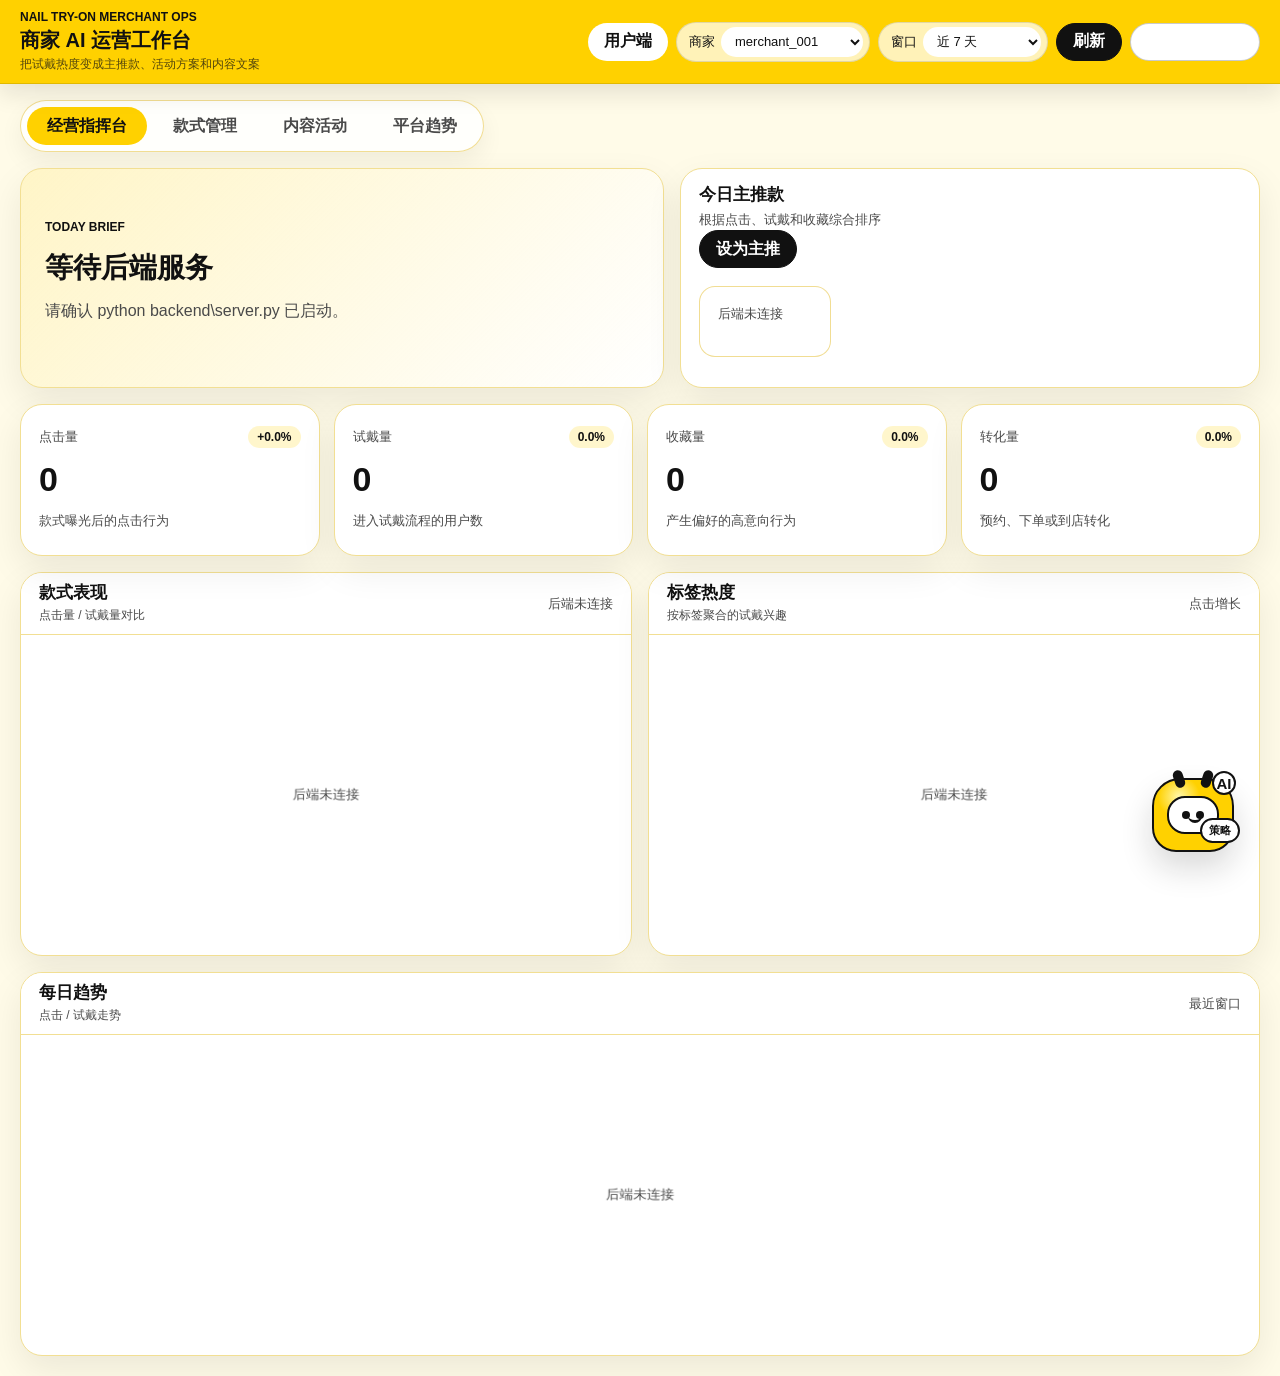
==== frontend/merchant-dashboard.html @ e8ff1c36 "first commit" ====
<!doctype html>
<html lang="zh-CN">
  <head>
    <meta charset="utf-8">
    <meta name="viewport" content="width=device-width, initial-scale=1">
    <title>商家 AI 运营工作台</title>
    <link rel="stylesheet" href="./merchant-dashboard.css">
  </head>
  <body>
    <main class="dashboard-shell">
      <header class="dashboard-topbar">
        <div class="brand-block">
          <div>
            <p class="eyebrow">Nail Try-on Merchant Ops</p>
            <h1>商家 AI 运营工作台</h1>
            <p class="headline-copy">把试戴热度变成主推款、活动方案和内容文案</p>
          </div>
        </div>
        <div class="topbar-actions">
          <a class="ghost-button nav-link" href="./index.html">用户端</a>
          <label class="field">
            <span>商家</span>
            <select id="merchantSelect">
              <option value="merchant_001">merchant_001</option>
              <option value="merchant_002">merchant_002</option>
              <option value="merchant_003">merchant_003</option>
            </select>
          </label>
          <label class="field">
            <span>窗口</span>
            <select id="windowSelect">
              <option value="7">近 7 天</option>
              <option value="14">近 14 天</option>
              <option value="30">近 30 天</option>
            </select>
          </label>
          <button id="refreshButton" type="button">刷新</button>
          <button id="seedButton" class="ghost-button" type="button">生成演示数据</button>
        </div>
      </header>

      <nav class="page-tabs" aria-label="后台页面">
        <button class="tab-button is-active" type="button" data-view="command">经营指挥台</button>
        <button class="tab-button" type="button" data-view="styles">款式管理</button>
        <button class="tab-button" type="button" data-view="content">内容活动</button>
        <button class="tab-button" type="button" data-view="platform">平台趋势</button>
      </nav>

      <section id="commandView" class="page-view is-active" aria-label="经营指挥台">
        <section class="ops-hero">
          <article class="today-card">
            <p class="eyebrow">Today Brief</p>
            <h2 id="briefTitle">等待数据加载</h2>
            <p id="briefCopy">点击“生成演示数据”后可以快速看到完整运营建议。</p>
            <div id="briefActions" class="brief-actions"></div>
          </article>
          <article class="featured-card">
            <div class="section-head featured-head">
              <div>
                <h2>今日主推款</h2>
                <span id="featuredReason">根据点击、试戴和收藏综合排序</span>
              </div>
              <button id="promoteFeaturedButton" type="button">设为主推</button>
            </div>
            <div id="featuredStyle" class="featured-style"></div>
          </article>
        </section>

        <section class="metric-grid" aria-label="核心指标">
          <article class="metric-card" data-metric="click">
            <div class="metric-title">
              <span>点击量</span>
              <small id="clickGrowth">+0.0%</small>
            </div>
            <strong id="clickCount">0</strong>
            <p class="metric-caption">款式曝光后的点击行为</p>
            <div id="clickDetail" class="metric-detail" aria-hidden="true"></div>
          </article>
          <article class="metric-card" data-metric="tryon">
            <div class="metric-title">
              <span>试戴量</span>
              <small id="tryonRate">0.0%</small>
            </div>
            <strong id="tryonCount">0</strong>
            <p class="metric-caption">进入试戴流程的用户数</p>
            <div id="tryonDetail" class="metric-detail" aria-hidden="true"></div>
          </article>
          <article class="metric-card" data-metric="favorite">
            <div class="metric-title">
              <span>收藏量</span>
              <small id="favoriteRate">0.0%</small>
            </div>
            <strong id="favoriteCount">0</strong>
            <p class="metric-caption">产生偏好的高意向行为</p>
            <div id="favoriteDetail" class="metric-detail" aria-hidden="true"></div>
          </article>
          <article class="metric-card" data-metric="conversion">
            <div class="metric-title">
              <span>转化量</span>
              <small id="conversionRate">0.0%</small>
            </div>
            <strong id="conversionCount">0</strong>
            <p class="metric-caption">预约、下单或到店转化</p>
            <div id="conversionDetail" class="metric-detail" aria-hidden="true"></div>
          </article>
        </section>

        <section class="dashboard-grid">
          <article class="panel chart-panel">
            <div class="panel-head">
              <div>
                <h2>款式表现</h2>
                <p>点击量 / 试戴量对比</p>
              </div>
              <span id="recordsCount">0 条记录</span>
            </div>
            <canvas id="styleChart" width="720" height="360"></canvas>
          </article>

          <article class="panel chart-panel">
            <div class="panel-head">
              <div>
                <h2>标签热度</h2>
                <p>按标签聚合的试戴兴趣</p>
              </div>
              <span>点击增长</span>
            </div>
            <canvas id="tagChart" width="720" height="360"></canvas>
          </article>

          <article class="panel chart-panel wide-panel">
            <div class="panel-head">
              <div>
                <h2>每日趋势</h2>
                <p>点击 / 试戴走势</p>
              </div>
              <span>最近窗口</span>
            </div>
            <canvas id="trendChart" width="720" height="320"></canvas>
          </article>
        </section>
      </section>

      <section id="stylesView" class="page-view" aria-label="款式管理">
        <section class="panel">
          <div class="panel-head">
            <div>
              <h2>款式运营列表</h2>
              <p>给每个款式打上可执行的运营状态</p>
            </div>
            <span id="styleOpsSummary">待加载</span>
          </div>
          <div id="styleOpsList" class="style-ops-list"></div>
        </section>
      </section>

      <section id="contentView" class="page-view" aria-label="内容活动">
        <section class="campaign-grid">
          <article class="panel campaign-panel">
            <div class="panel-head">
              <div>
                <h2>一键活动方案</h2>
                <p>面向美团店铺、到店套餐和节日促销</p>
              </div>
              <button id="generateCampaignButton" type="button">生成方案</button>
            </div>
            <div id="campaignPlan" class="campaign-plan"></div>
          </article>

          <article class="panel campaign-panel">
            <div class="panel-head">
              <div>
                <h2>内容文案</h2>
                <p>可直接用于店铺动态和种草内容</p>
              </div>
              <button id="copyContentButton" class="ghost-button" type="button">复制文案</button>
            </div>
            <div id="contentCopies" class="content-copies"></div>
          </article>
        </section>
      </section>

      <section id="platformView" class="page-view" aria-label="平台趋势">
        <section class="platform-hero">
          <div>
            <p class="eyebrow">Aggregated Platform Signals</p>
            <h2>平台供给与趋势调度中心</h2>
            <p id="privacyLabel">聚合脱敏后识别趋势机会、供给缺口和平台动作</p>
          </div>
          <div id="platformSummary" class="platform-summary"></div>
        </section>

        <section id="platformInsightGrid" class="platform-insight-grid" aria-label="平台洞察总览"></section>

        <section class="platform-grid">
          <article class="panel opportunity-panel wide-panel">
            <div class="panel-head">
              <div>
                <h2>趋势机会池</h2>
                <p>把上升标签转成可行动的平台机会</p>
              </div>
              <span>平台运营建议</span>
            </div>
            <div id="platformOpportunityPool" class="opportunity-list"></div>
          </article>
        </section>

        <section class="platform-grid">
          <article class="panel supply-panel">
            <div class="panel-head">
              <div>
                <h2>供给缺口</h2>
                <p>需求热度强但供给表达不足的方向</p>
              </div>
              <span>上新调度</span>
            </div>
            <div id="supplyGapList" class="supply-gap-list"></div>
          </article>

          <article class="panel action-panel">
            <div class="panel-head">
              <div>
                <h2>平台推荐策略</h2>
                <p>首页、搜索、专题和商家触达动作</p>
              </div>
              <span>可执行动作</span>
            </div>
            <div id="platformActionList" class="platform-action-list"></div>
          </article>
        </section>

        <section class="platform-grid">
          <article class="panel trend-panel">
            <div class="panel-head">
              <div>
                <h2>上升款式标签</h2>
                <p>跨商家聚合后的标签热度</p>
              </div>
              <span>隐私保护</span>
            </div>
            <div id="platformTagTrends" class="trend-list"></div>
          </article>

          <article class="panel trend-panel">
            <div class="panel-head">
              <div>
                <h2>上升场景标签</h2>
                <p>用户场景偏好的匿名趋势</p>
              </div>
              <span>聚合视图</span>
            </div>
            <div id="platformScenarioTrends" class="trend-list"></div>
          </article>
        </section>
      </section>
    </main>

    <div id="assistantWidget" class="assistant-widget" style="left: calc(100vw - 128px); top: calc(100vh - 122px);">
      <button id="assistantFab" class="assistant-fab" type="button" aria-label="打开自动化策略助手">
        <span class="assistant-face">
          <span class="assistant-eyes"></span>
          <span class="assistant-smile"></span>
        </span>
        <span class="assistant-badge">策略</span>
        <span class="assistant-spark">AI</span>
      </button>
      <section id="assistantDialog" class="assistant-dialog" aria-label="自动化策略助手对话窗">
        <div class="assistant-dialog-head">
          <div>
            <h2>自动化策略助手</h2>
            <p id="assistantStatus">规则策略引擎</p>
          </div>
          <button id="assistantCloseButton" class="assistant-close" type="button" aria-label="关闭自动化策略助手">×</button>
        </div>
        <div class="assistant-dialog-body">
          <div class="assistant-message assistant-message-bot">
            我会结合当前商家的经营数据和平台匿名趋势，生成主推款、活动方案和风险提示。
          </div>
          <div id="assistantQuickQuestions" class="assistant-quick-questions">
            <button type="button" data-question="compare">本期对比</button>
            <button type="button" data-question="trend">近期变化</button>
            <button type="button" data-question="strategy">生成策略</button>
          </div>
          <div id="assistantConversation" class="assistant-conversation"></div>
          <div id="strategyList" class="strategy-list assistant-strategy-list">
            <div class="empty-state">点击下方按钮生成策略建议</div>
          </div>
        </div>
        <div class="assistant-dialog-foot">
          <button id="strategyButton" type="button">生成策略</button>
        </div>
      </section>
    </div>

    <script src="./merchant-dashboard.js"></script>
  </body>
</html>
---- frontend/merchant-dashboard.css ----
:root {
  color-scheme: light;
  --bg: #fffbe8;
  --surface: #ffffff;
  --surface-strong: #ffffff;
  --soft: #ffffff;
  --line: #f2df93;
  --text: #111111;
  --muted: #4a4a4a;
  --accent: #ffd100;
  --accent-strong: #f5bd00;
  --warning: #9a4b00;
  --shadow: 0 14px 36px rgba(17, 17, 17, 0.08);
  --shadow-hover: 0 20px 46px rgba(17, 17, 17, 0.12);
  --radius-xl: 28px;
  --radius-lg: 22px;
  --radius-md: 16px;
  --radius-sm: 12px;
}

* {
  box-sizing: border-box;
}

body {
  margin: 0;
  min-height: 100vh;
  background: #fffbe8;
  color: var(--text);
  font-family: Arial, "Microsoft YaHei", sans-serif;
}

button,
select {
  font: inherit;
}

.dashboard-shell {
  display: flex;
  flex-direction: column;
  gap: 16px;
  width: min(1440px, 100%);
  margin: 0 auto;
  padding: 20px;
}

.dashboard-topbar {
  position: sticky;
  top: 0;
  z-index: 50;
  display: flex;
  align-items: center;
  justify-content: space-between;
  gap: 20px;
  width: 100vw;
  min-height: 68px;
  margin: -20px calc(50% - 50vw) 0;
  padding: 10px max(20px, calc((100vw - 1440px) / 2 + 20px));
  border: 0;
  border-bottom: 1px solid #e1b900;
  border-radius: 0;
  background: var(--accent);
  box-shadow: 0 10px 22px rgba(17, 17, 17, 0.1);
  color: var(--text);
}

.brand-block {
  display: flex;
  align-items: center;
  min-width: 220px;
}

.eyebrow,
h1,
h2,
p {
  margin: 0;
}

.eyebrow {
  margin-bottom: 5px;
  color: #111;
  font-size: 12px;
  font-weight: 800;
  letter-spacing: 0;
  text-transform: uppercase;
}

h1 {
  font-size: 20px;
  line-height: 1.15;
}

h2 {
  font-size: 17px;
  line-height: 1.2;
}

.headline-copy {
  margin-top: 4px;
  color: rgba(17, 17, 17, 0.72);
  font-size: 12px;
}

.topbar-actions,
.assistant-actions {
  display: flex;
  align-items: center;
  gap: 8px;
  flex-wrap: wrap;
}

.field {
  display: flex;
  align-items: center;
  gap: 6px;
  min-height: 38px;
  padding: 4px 6px 4px 12px;
  border: 1px solid rgba(17, 17, 17, 0.12);
  border-radius: 999px;
  background: rgba(255, 255, 255, 0.72);
  color: #111;
  font-size: 13px;
}

select,
button {
  min-height: 40px;
  border: 1px solid var(--line);
  border-radius: var(--radius-sm);
  background: #fff;
  color: var(--text);
}

select {
  min-width: 118px;
  min-height: 30px;
  padding: 0 28px 0 10px;
  border: 0;
  border-radius: 999px;
  background: #fff;
  color: #111;
}

button {
  min-height: 38px;
  padding: 0 16px;
  border-color: #111;
  border-radius: 999px;
  background: #111;
  color: #fff;
  cursor: pointer;
  font-weight: 800;
  transition: transform 160ms ease, box-shadow 160ms ease, background 160ms ease;
}

.topbar-actions button {
  color: #fff;
}

button:hover {
  background: #2a2a2a;
  box-shadow: 0 8px 18px rgba(17, 17, 17, 0.12);
  transform: translateY(-1px);
}

button:disabled {
  cursor: wait;
  opacity: 0.68;
}

.ghost-button {
  background: #fff;
  color: #111;
  border-color: rgba(17, 17, 17, 0.22);
}

.ghost-button:hover {
  color: #111;
  border-color: rgba(17, 17, 17, 0.32);
  background: #fff8c9;
}

.page-tabs {
  display: inline-flex;
  align-self: flex-start;
  gap: 6px;
  padding: 6px;
  border: 1px solid rgba(240, 217, 133, 0.88);
  border-radius: 999px;
  background: rgba(255, 255, 255, 0.86);
  box-shadow: 0 10px 24px rgba(17, 17, 17, 0.06);
}

.tab-button {
  min-height: 38px;
  padding: 0 20px;
  border: 0;
  border-radius: 999px;
  background: transparent;
  color: var(--muted);
  box-shadow: none;
}

.tab-button:hover,
.tab-button.is-active {
  background: var(--accent);
  color: #111;
  box-shadow: none;
}

.assistant-dialog-foot button,
.assistant-quick-questions button,
.tag-chip {
  color: #111;
}

.assistant-dialog-foot button {
  background: var(--accent);
  border-color: var(--accent-strong);
}

.page-view {
  display: none;
  flex-direction: column;
  gap: 16px;
}

.page-view.is-active {
  display: flex;
}

.nav-link {
  display: inline-flex;
  align-items: center;
  justify-content: center;
  min-height: 38px;
  padding: 0 16px;
  border-radius: 999px;
  text-decoration: none;
  font-weight: 800;
}

.ops-hero {
  display: grid;
  grid-template-columns: minmax(0, 1fr) minmax(360px, 0.9fr);
  gap: 16px;
}

.today-card,
.featured-card {
  border: 1px solid var(--line);
  border-radius: var(--radius-lg);
  background: #fff;
  box-shadow: var(--shadow);
}

.today-card {
  display: grid;
  align-content: center;
  gap: 12px;
  min-height: 220px;
  padding: 24px;
  background:
    linear-gradient(135deg, rgba(255, 209, 0, 0.22), rgba(255, 255, 255, 0.94)),
    #fff;
}

.today-card h2 {
  font-size: 28px;
}

.today-card p:not(.eyebrow) {
  max-width: 760px;
  color: var(--muted);
  line-height: 1.7;
}

.brief-actions {
  display: flex;
  flex-wrap: wrap;
  gap: 8px;
}

.brief-actions span {
  display: inline-flex;
  align-items: center;
  min-height: 30px;
  padding: 0 10px;
  border-radius: 999px;
  background: #111;
  color: #fff;
  font-size: 12px;
  font-weight: 800;
}

.featured-card {
  display: flex;
  flex-direction: column;
  min-width: 0;
  overflow: visible;
  min-height: 220px;
}

.featured-head {
  align-items: flex-start;
  min-height: 0;
  padding: 16px 18px 10px;
  border-bottom: 0;
}

.featured-head > div {
  min-width: 0;
}

.featured-head h2 {
  line-height: 1.2;
}

.featured-head span {
  display: block;
  margin-top: 6px;
  max-width: 100%;
  color: var(--muted);
  font-size: 13px;
  line-height: 1.45;
  overflow-wrap: anywhere;
}

.featured-head button {
  flex: 0 0 auto;
  min-height: 38px;
  white-space: nowrap;
}

.featured-style {
  display: grid;
  grid-template-columns: 132px minmax(0, 1fr);
  grid-template-rows: 1fr auto;
  gap: 12px 14px;
  flex: 1;
  padding: 8px 18px 18px;
  min-height: 0;
}

.featured-image-wrap {
  grid-row: 1 / 3;
  min-width: 0;
  min-height: 0;
  border-radius: 18px;
  background: #fffbe8;
  overflow: hidden;
}

.featured-image-wrap img {
  display: block;
  width: 100%;
  height: 100%;
  min-height: 156px;
  object-fit: cover;
}

.featured-copy {
  display: grid;
  align-content: center;
  gap: 8px;
  min-width: 0;
}

.featured-copy strong {
  overflow: hidden;
  font-size: 21px;
  line-height: 1.2;
  text-overflow: ellipsis;
  white-space: nowrap;
}

.featured-copy p {
  color: var(--muted);
  font-size: 13px;
  line-height: 1.5;
}

.featured-tags {
  display: flex;
  flex-wrap: wrap;
  gap: 6px;
}

.featured-tags span {
  padding: 4px 8px;
  border-radius: 999px;
  background: rgba(255, 209, 0, 0.2);
  color: #111;
  font-size: 12px;
  font-weight: 800;
}

.featured-metrics {
  display: grid;
  grid-template-columns: repeat(3, 1fr);
  gap: 7px;
  align-self: end;
  margin: 0;
}

.featured-metrics div {
  display: grid;
  gap: 3px;
  min-width: 0;
  padding: 9px 8px;
  border-radius: var(--radius-sm);
  background: #fffbe8;
}

.featured-metrics dt,
.featured-metrics dd {
  margin: 0;
}

.featured-metrics dt {
  color: var(--muted);
  font-size: 12px;
}

.featured-metrics dd {
  overflow: hidden;
  font-size: 18px;
  font-weight: 900;
  line-height: 1.1;
  text-overflow: ellipsis;
  white-space: nowrap;
}

.metric-grid {
  display: grid;
  grid-template-columns: repeat(4, minmax(0, 1fr));
  gap: 14px;
}

.style-ops-list {
  display: grid;
  grid-template-columns: repeat(2, minmax(0, 1fr));
  gap: 12px;
  padding: 14px;
}

.style-ops-card {
  display: grid;
  grid-template-columns: 78px minmax(0, 1fr) auto;
  gap: 12px;
  align-items: center;
  min-width: 0;
  padding: 12px;
  border: 1px solid rgba(240, 217, 133, 0.88);
  border-radius: var(--radius-md);
  background: #fff;
}

.style-ops-card img {
  width: 78px;
  height: 78px;
  border-radius: 16px;
  object-fit: cover;
  background: #fffbe8;
}

.style-ops-copy {
  display: grid;
  gap: 5px;
  min-width: 0;
}

.style-ops-copy strong {
  overflow: hidden;
  font-size: 15px;
  text-overflow: ellipsis;
  white-space: nowrap;
}

.style-ops-copy span {
  color: var(--muted);
  font-size: 12px;
}

.status-row {
  display: flex;
  flex-wrap: wrap;
  gap: 5px;
}

.status-row em {
  padding: 3px 7px;
  border-radius: 999px;
  background: rgba(255, 209, 0, 0.2);
  color: #111;
  font-size: 11px;
  font-style: normal;
  font-weight: 800;
}

.style-ops-actions {
  display: grid;
  gap: 6px;
}

.style-ops-actions button {
  min-height: 30px;
  padding: 0 10px;
  font-size: 12px;
}

.campaign-grid {
  display: grid;
  grid-template-columns: minmax(0, 0.9fr) minmax(0, 1.1fr);
  gap: 16px;
}

.campaign-panel {
  min-height: 420px;
}

.campaign-plan,
.content-copies {
  display: grid;
  gap: 12px;
  padding: 14px;
}

.campaign-card,
.copy-card {
  display: grid;
  gap: 10px;
  padding: 16px;
  border: 1px solid rgba(240, 217, 133, 0.88);
  border-radius: var(--radius-md);
  background: #fff;
}

.campaign-card strong {
  font-size: 22px;
}

.campaign-card p,
.copy-card p {
  margin: 0;
  color: var(--muted);
  line-height: 1.7;
}

.campaign-card dl {
  display: grid;
  gap: 10px;
  margin: 0;
}

.campaign-card dl div {
  display: grid;
  gap: 4px;
  padding: 10px;
  border-radius: var(--radius-sm);
  background: #fffbe8;
}

.campaign-card dt,
.campaign-card dd {
  margin: 0;
}

.campaign-card dt,
.copy-card span {
  color: var(--muted);
  font-size: 12px;
}

.campaign-card dd {
  font-weight: 800;
}

.copy-card span {
  font-weight: 900;
}

.metric-card,
.panel,
.platform-hero {
  border: 1px solid var(--line);
  border-radius: var(--radius-lg);
  background: #fff;
  box-shadow: var(--shadow);
}

.metric-card {
  position: relative;
  display: grid;
  gap: 10px;
  min-height: 152px;
  padding: 18px;
  overflow: hidden;
  background: #fff;
  transition: border-color 160ms ease, box-shadow 160ms ease, transform 160ms ease;
}

.metric-card:hover {
  z-index: 4;
  border-color: var(--accent-strong);
  box-shadow: var(--shadow-hover);
  transform: translateY(-2px);
}

.metric-title {
  display: flex;
  align-items: center;
  justify-content: space-between;
  gap: 12px;
}

.metric-title span,
.panel-head span,
#assistantStatus {
  color: var(--muted);
  font-size: 13px;
}

.metric-title small {
  padding: 4px 9px;
  border-radius: 999px;
  color: #111;
  background: rgba(255, 209, 0, 0.2);
  font-size: 12px;
  font-weight: 800;
}

.metric-title small.is-down {
  color: var(--warning);
  background: rgba(183, 92, 0, 0.12);
}

.metric-card strong {
  font-size: 34px;
  line-height: 1;
}

.metric-caption {
  color: var(--muted);
  font-size: 13px;
}

.metric-detail {
  position: absolute;
  inset: auto 12px 12px;
  display: grid;
  grid-template-columns: repeat(2, minmax(0, 1fr));
  gap: 8px;
  padding: 12px;
  border: 1px solid rgba(255, 209, 0, 0.55);
  border-radius: var(--radius-md);
  background: rgba(17, 17, 17, 0.94);
  color: #fff;
  opacity: 0;
  pointer-events: none;
  transform: translateY(10px);
  transition: opacity 160ms ease, transform 160ms ease;
}

.metric-card:hover .metric-detail {
  opacity: 1;
  transform: translateY(0);
}

.metric-detail div {
  display: grid;
  gap: 3px;
}

.metric-detail span {
  color: rgba(255, 255, 255, 0.64);
  font-size: 11px;
}

.metric-detail strong {
  color: #ffd100;
  font-size: 15px;
}

.dashboard-grid,
.platform-grid {
  display: grid;
  grid-template-columns: repeat(2, minmax(0, 1fr));
  gap: 16px;
}

.panel {
  min-width: 0;
  overflow: hidden;
}

.wide-panel {
  grid-column: 1 / -1;
}

.panel-head {
  display: flex;
  align-items: center;
  justify-content: space-between;
  gap: 14px;
  min-height: 62px;
  padding: 0 18px;
  border-bottom: 1px solid var(--line);
  background: var(--surface-strong);
}

.panel-head p {
  margin-top: 4px;
  color: var(--muted);
  font-size: 12px;
}

.chart-panel {
  min-height: 384px;
}

.chart-panel canvas {
  display: block;
  width: 100%;
  height: 320px;
  padding: 14px;
}

.product-strip {
  display: grid;
  grid-template-columns: repeat(2, minmax(0, 1fr));
  gap: 10px;
  padding: 0 14px 14px;
}

.product-mini-card {
  display: grid;
  grid-template-columns: 58px minmax(0, 1fr) auto;
  align-items: center;
  gap: 10px;
  min-width: 0;
  padding: 10px;
  border: 1px solid rgba(240, 217, 133, 0.88);
  border-radius: var(--radius-md);
  background: #fff;
}

.product-mini-card img,
.tag-match-card img {
  display: block;
  width: 58px;
  height: 58px;
  border-radius: 14px;
  background: #fffbe8;
  object-fit: cover;
}

.product-copy {
  display: grid;
  gap: 4px;
  min-width: 0;
}

.product-copy strong,
.tag-match-card strong {
  overflow: hidden;
  font-size: 13px;
  text-overflow: ellipsis;
  white-space: nowrap;
}

.product-copy small,
.tag-match-card small {
  color: var(--muted);
  font-size: 12px;
}

.product-tags {
  display: flex;
  flex-wrap: wrap;
  gap: 4px;
}

.product-tags span {
  padding: 2px 6px;
  border-radius: 999px;
  background: rgba(255, 209, 0, 0.2);
  color: #111;
  font-size: 11px;
}

.product-mini-card dl {
  display: grid;
  gap: 5px;
  margin: 0;
}

.product-mini-card dl div {
  display: grid;
  grid-template-columns: auto auto;
  gap: 5px;
}

.product-mini-card dt,
.product-mini-card dd {
  margin: 0;
  color: var(--muted);
  font-size: 12px;
}

.product-mini-card dd {
  color: var(--text);
  font-weight: 800;
}

.tag-product-explorer {
  display: grid;
  gap: 12px;
  padding: 0 14px 14px;
}

.tag-chip-row {
  display: flex;
  gap: 8px;
  overflow-x: auto;
  padding-bottom: 2px;
}

.tag-chip {
  flex: 0 0 auto;
  min-height: 32px;
  padding: 0 12px;
  border-color: rgba(240, 217, 133, 0.88);
  background: #fff;
  color: var(--muted);
  font-size: 12px;
  box-shadow: none;
}

.tag-chip:hover,
.tag-chip.is-active {
  border-color: var(--accent-strong);
  background: var(--accent);
  color: #111;
  box-shadow: none;
}

.tag-match-head {
  display: flex;
  align-items: center;
  justify-content: space-between;
  gap: 10px;
  color: var(--muted);
  font-size: 13px;
}

.tag-match-head strong {
  color: var(--text);
  font-size: 15px;
}

.tag-match-grid {
  display: grid;
  grid-template-columns: repeat(3, minmax(0, 1fr));
  gap: 10px;
}

.tag-match-card {
  display: grid;
  grid-template-columns: 58px minmax(0, 1fr);
  align-items: center;
  gap: 10px;
  min-width: 0;
  padding: 10px;
  border: 1px solid rgba(240, 217, 133, 0.88);
  border-radius: var(--radius-md);
  background: #fff;
}

.trend-list,
.strategy-list {
  display: grid;
  gap: 12px;
  padding: 14px;
}

.trend-item,
.strategy-item,
.empty-state {
  border: 1px solid rgba(240, 217, 133, 0.88);
  border-radius: var(--radius-md);
  background: #fff;
}

.trend-item {
  display: grid;
  gap: 8px;
  padding: 14px;
}

.trend-item strong,
.strategy-item strong {
  font-size: 14px;
}

.trend-meta,
.trend-foot,
.strategy-meta,
.reason-list,
.risk-list,
.assistant-explanation {
  color: var(--muted);
  font-size: 13px;
  line-height: 1.55;
}

.trend-bar {
  height: 9px;
  overflow: hidden;
  border-radius: 999px;
  background: #ffe9a3;
}

.trend-bar span {
  display: block;
  height: 100%;
  border-radius: 999px;
  background: var(--accent);
}

.strategy-item {
  display: grid;
  gap: 10px;
  padding: 14px;
  background: #fff;
}

.strategy-title {
  display: flex;
  align-items: center;
  justify-content: space-between;
  gap: 12px;
}

.confidence {
  padding: 3px 8px;
  color: #725900;
  border: 1px solid rgba(255, 209, 0, 0.55);
  border-radius: 999px;
  background: rgba(255, 209, 0, 0.18);
  font-size: 12px;
}

.assistant-explanation {
  display: grid;
  gap: 4px;
  padding: 10px;
  border-left: 3px solid var(--accent);
  background: rgba(255, 248, 220, 0.72);
}

.assistant-explanation strong {
  color: var(--text);
  font-size: 13px;
}

.assistant-explanation span {
  display: block;
}

.empty-state {
  padding: 18px;
  color: var(--muted);
  font-size: 13px;
}

.platform-hero {
  display: flex;
  align-items: center;
  justify-content: space-between;
  gap: 18px;
  padding: 22px;
  background: #fff;
}

.platform-hero .eyebrow {
  color: #111;
}

.platform-hero p:not(.eyebrow) {
  margin-top: 6px;
  color: var(--muted);
  font-size: 13px;
}

.platform-summary {
  display: grid;
  grid-template-columns: repeat(3, minmax(92px, 1fr));
  gap: 10px;
}

.platform-summary div {
  display: grid;
  gap: 4px;
  min-width: 92px;
  padding: 12px;
  border-radius: var(--radius-md);
  background: #fffbe8;
}

.platform-summary strong {
  font-size: 22px;
}

.platform-summary span {
  color: var(--muted);
  font-size: 12px;
}

.platform-insight-grid {
  display: grid;
  grid-template-columns: repeat(4, minmax(0, 1fr));
  gap: 14px;
}

.platform-insight-card,
.opportunity-card,
.supply-gap-card,
.platform-action-card {
  border: 1px solid rgba(240, 217, 133, 0.88);
  border-radius: var(--radius-md);
  background: #fff;
  box-shadow: var(--shadow);
}

.platform-insight-card {
  display: grid;
  gap: 8px;
  min-height: 128px;
  padding: 16px;
}

.platform-insight-card span,
.opportunity-card span,
.supply-gap-card span {
  color: var(--muted);
  font-size: 12px;
  font-weight: 800;
}

.platform-insight-card strong {
  overflow: hidden;
  font-size: 28px;
  text-overflow: ellipsis;
  white-space: nowrap;
}

.platform-insight-card p,
.opportunity-card p,
.supply-gap-card p,
.platform-action-card p {
  color: var(--muted);
  font-size: 13px;
  line-height: 1.55;
}

.opportunity-list {
  display: grid;
  grid-template-columns: repeat(3, minmax(0, 1fr));
  gap: 12px;
  padding: 14px;
}

.opportunity-card {
  display: grid;
  align-content: start;
  gap: 10px;
  padding: 14px;
}

.opportunity-card strong {
  display: block;
  margin-top: 4px;
  font-size: 18px;
}

.opportunity-card dl {
  display: grid;
  gap: 8px;
  margin: 0;
}

.opportunity-card dl div {
  display: grid;
  gap: 3px;
  padding: 9px;
  border-radius: var(--radius-sm);
  background: #fffbe8;
}

.opportunity-card dt,
.opportunity-card dd {
  margin: 0;
}

.opportunity-card dt {
  color: var(--muted);
  font-size: 12px;
}

.opportunity-card dd {
  font-size: 13px;
  font-weight: 800;
  line-height: 1.45;
}

.supply-gap-list,
.platform-action-list {
  display: grid;
  gap: 12px;
  padding: 14px;
}

.supply-gap-card {
  display: grid;
  grid-template-columns: minmax(0, 1fr) auto auto;
  gap: 10px;
  align-items: center;
  padding: 14px;
}

.supply-gap-card strong {
  font-size: 16px;
}

.supply-gap-card div {
  display: grid;
  gap: 3px;
  min-width: 72px;
}

.supply-gap-card em {
  font-style: normal;
  font-weight: 900;
}

.supply-gap-card p {
  grid-column: 1 / -1;
}

.platform-action-card {
  display: grid;
  gap: 6px;
  padding: 14px;
}

.platform-action-card strong {
  font-size: 15px;
}

.assistant-widget {
  position: fixed;
  z-index: 90;
  width: 92px;
  height: 82px;
  touch-action: none;
}

.assistant-fab {
  position: relative;
  display: grid;
  place-items: center;
  width: 82px;
  height: 74px;
  padding: 0;
  border: 2px solid #111;
  border-radius: 28px 28px 24px 24px;
  background:
    radial-gradient(circle at 32% 24%, #fff7aa 0%, transparent 28%),
    linear-gradient(135deg, #ffd100 0%, #ffd100 100%);
  color: #111;
  box-shadow: 0 16px 32px rgba(17, 17, 17, 0.16);
  cursor: grab;
}

.assistant-fab::before,
.assistant-fab::after {
  content: "";
  position: absolute;
  top: -10px;
  width: 10px;
  height: 18px;
  border-radius: 999px;
  background: #111;
}

.assistant-fab::before {
  left: 20px;
  transform: rotate(-18deg);
}

.assistant-fab::after {
  right: 20px;
  transform: rotate(18deg);
}

.assistant-face {
  position: relative;
  display: block;
  width: 52px;
  height: 38px;
  border-radius: 18px;
  background: #fff;
  border: 2px solid #111;
}

.assistant-eyes::before,
.assistant-eyes::after {
  content: "";
  position: absolute;
  top: 13px;
  width: 8px;
  height: 8px;
  border-radius: 999px;
  background: #111;
}

.assistant-eyes::before {
  left: 13px;
}

.assistant-eyes::after {
  right: 13px;
}

.assistant-smile {
  position: absolute;
  left: 19px;
  bottom: 9px;
  width: 14px;
  height: 7px;
  border-bottom: 3px solid #111;
  border-radius: 0 0 999px 999px;
}

.assistant-badge {
  position: absolute;
  right: -8px;
  bottom: 7px;
  padding: 3px 7px;
  border: 2px solid #111;
  border-radius: 999px;
  background: #fff;
  color: #111;
  font-size: 11px;
  font-weight: 900;
}

.assistant-spark {
  position: absolute;
  top: -9px;
  right: -4px;
  display: grid;
  place-items: center;
  width: 24px;
  height: 24px;
  border: 2px solid #111;
  border-radius: 999px;
  background: #fff;
  color: #111;
  font-size: 15px;
  font-weight: 900;
}

.assistant-widget.is-dragging .assistant-fab {
  cursor: grabbing;
  transform: scale(1.03);
}

.assistant-dialog {
  position: absolute;
  right: 0;
  bottom: 84px;
  display: grid;
  grid-template-rows: auto minmax(0, 1fr) auto;
  width: min(420px, calc(100vw - 28px));
  max-height: min(640px, calc(100vh - 124px));
  border: 1px solid rgba(240, 217, 133, 0.95);
  border-radius: 24px;
  background: #fff;
  box-shadow: 0 24px 60px rgba(17, 17, 17, 0.16);
  overflow: hidden;
  opacity: 0;
  pointer-events: none;
  transform: translateY(12px) scale(0.96);
  transform-origin: right bottom;
  transition: opacity 160ms ease, transform 160ms ease;
}

.assistant-widget.is-open {
  z-index: 110;
}

.assistant-widget.is-open .assistant-dialog {
  opacity: 1;
  pointer-events: auto;
  transform: translateY(0) scale(1);
}

.assistant-dialog-head,
.assistant-dialog-foot {
  display: flex;
  align-items: center;
  justify-content: space-between;
  gap: 12px;
  padding: 16px;
  background: var(--accent);
  color: #111;
}

.assistant-dialog-head h2 {
  font-size: 17px;
}

.assistant-dialog-head p {
  margin-top: 5px;
  color: rgba(17, 17, 17, 0.7);
  font-size: 12px;
}

.assistant-close {
  display: grid;
  place-items: center;
  width: 34px;
  min-height: 34px;
  padding: 0;
  border-color: rgba(17, 17, 17, 0.18);
  border-radius: 999px;
  background: rgba(255, 255, 255, 0.6);
  color: #111;
  font-size: 22px;
  line-height: 1;
}

.assistant-dialog-body {
  display: grid;
  gap: 12px;
  min-height: 0;
  overflow-y: auto;
  padding: 14px;
}

.assistant-message {
  max-width: 92%;
  padding: 12px 14px;
  border-radius: 16px;
  font-size: 13px;
  line-height: 1.6;
}

.assistant-message strong,
.assistant-message span {
  display: block;
}

.assistant-message strong {
  margin-bottom: 6px;
}

.assistant-message-bot {
  justify-self: start;
  border-top-left-radius: 6px;
  background: #fffbe8;
  color: var(--text);
}

.assistant-message-user {
  justify-self: end;
  border-top-right-radius: 6px;
  background: #111;
  color: #fff;
}

.assistant-quick-questions {
  display: flex;
  flex-wrap: wrap;
  gap: 8px;
}

.assistant-quick-questions button {
  min-height: 34px;
  padding: 0 12px;
  border-color: rgba(255, 209, 0, 0.7);
  border-radius: 999px;
  background: #fff;
  color: #111;
  font-size: 12px;
  box-shadow: none;
}

.assistant-quick-questions button:hover {
  background: var(--accent);
  color: #111;
  box-shadow: none;
}

.assistant-conversation {
  display: grid;
  gap: 10px;
}

.assistant-strategy-list {
  padding: 0;
}

.assistant-dialog-foot {
  justify-content: flex-end;
  border-top: 1px solid rgba(255, 209, 0, 0.3);
  background: #fff;
}

@media (max-width: 980px) {
  .dashboard-topbar {
    align-items: stretch;
    flex-direction: column;
    gap: 12px;
    padding-block: 12px;
  }

  .platform-hero {
    align-items: flex-start;
    flex-direction: column;
  }

  .metric-grid,
  .dashboard-grid,
  .platform-grid,
  .platform-insight-grid,
  .ops-hero,
  .campaign-grid,
  .style-ops-list {
    grid-template-columns: 1fr;
  }

  .opportunity-list {
    grid-template-columns: 1fr;
  }

  .product-strip,
  .tag-match-grid {
    grid-template-columns: 1fr;
  }

  .wide-panel {
    grid-column: auto;
  }
}

@media (max-width: 640px) {
  .dashboard-shell {
    padding: 10px;
  }

  .dashboard-topbar {
    margin: -10px calc(50% - 50vw) 0;
    padding: 10px;
  }

  .brand-block {
    align-items: flex-start;
  }

  .topbar-actions,
  .field,
  .field select,
  .topbar-actions button {
    width: 100%;
  }

  .featured-head {
    flex-direction: column;
    padding: 14px 16px 8px;
  }

  .featured-head button {
    width: 100%;
  }

  .page-tabs {
    align-self: stretch;
    width: 100%;
  }

  .tab-button {
    flex: 1;
  }

  .platform-summary {
    width: 100%;
    grid-template-columns: 1fr;
  }

  .product-mini-card {
    grid-template-columns: 54px minmax(0, 1fr);
  }

  .today-card h2 {
    font-size: 22px;
  }

  .featured-style,
  .style-ops-card {
    grid-template-columns: 1fr;
  }

  .featured-style {
    grid-template-rows: auto;
  }

  .featured-image-wrap {
    grid-row: auto;
  }

  .featured-image-wrap img,
  .style-ops-card img {
    width: 100%;
    height: 180px;
    min-height: 180px;
  }

  .style-ops-actions {
    grid-template-columns: repeat(3, minmax(0, 1fr));
  }

  .supply-gap-card {
    grid-template-columns: 1fr;
  }

  .product-mini-card dl {
    grid-column: 1 / -1;
    grid-template-columns: repeat(2, auto);
  }
}
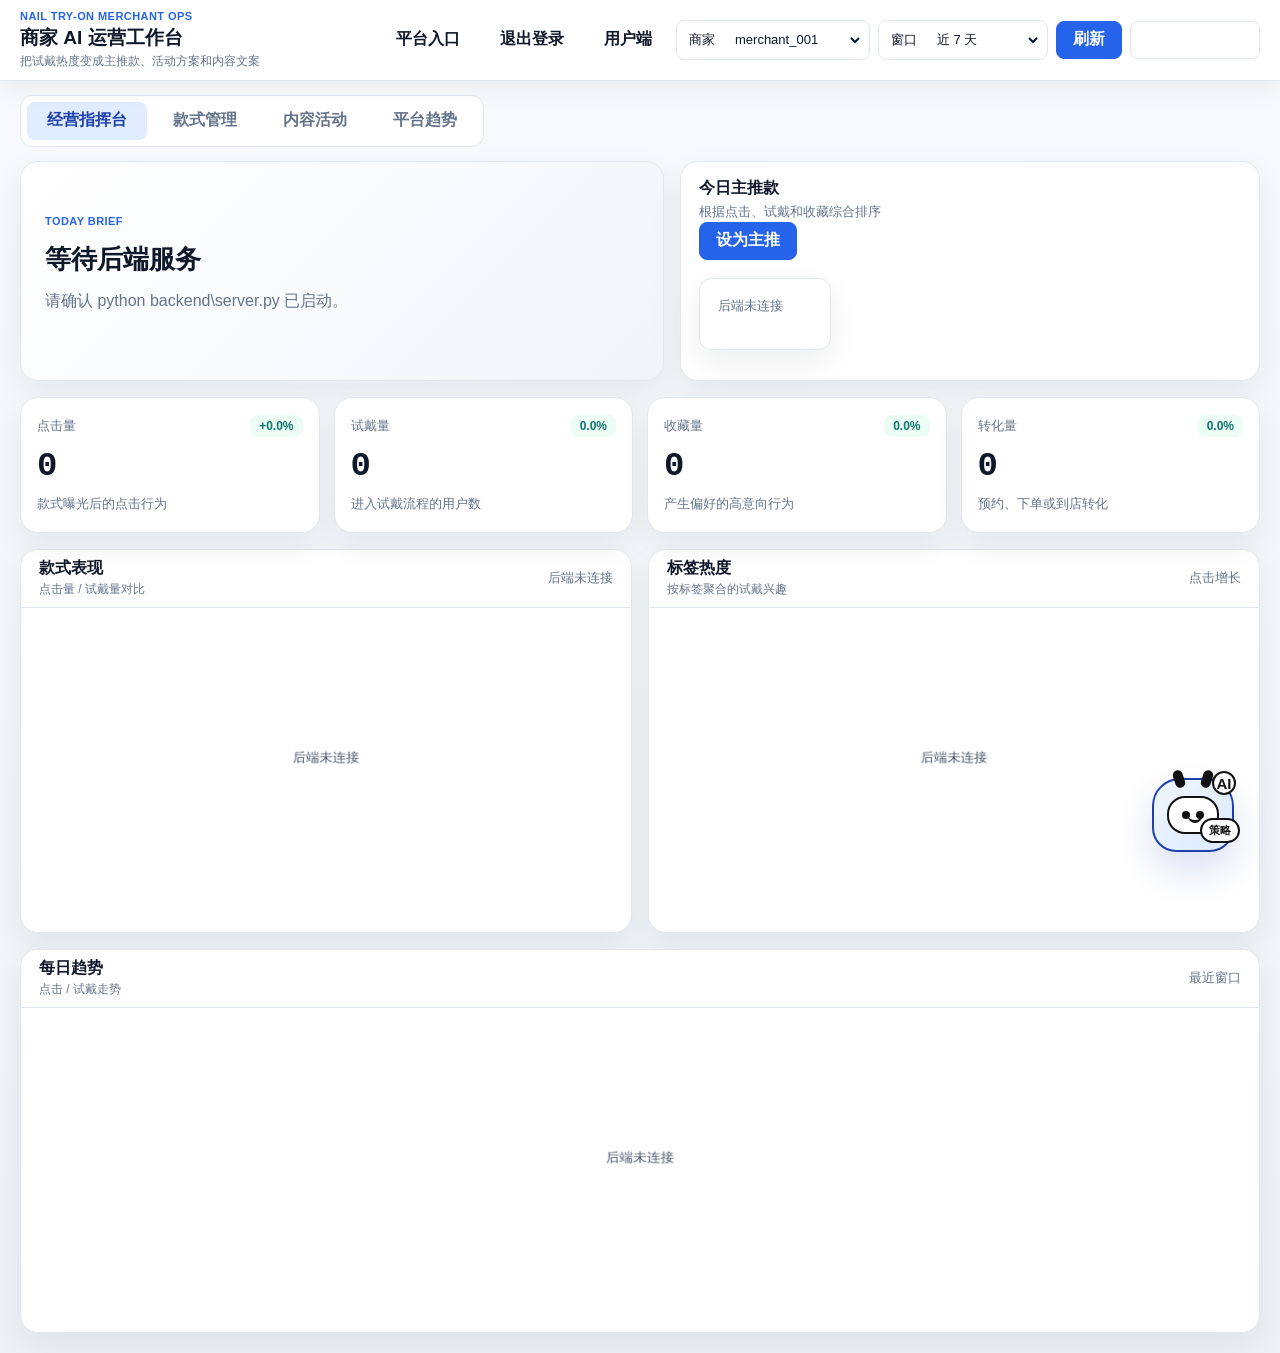
==== commit 7d1acf8e: "你的提交信息" ====
--- a/frontend/merchant-dashboard.html
+++ b/frontend/merchant-dashboard.html
@@ -17,7 +17,9 @@
           </div>
         </div>
         <div class="topbar-actions">
-          <a class="ghost-button nav-link" href="./index.html">用户端</a>
+          <a class="ghost-button nav-link" href="./index.html">平台入口</a>
+          <a class="ghost-button nav-link" href="./merchant-login.html">退出登录</a>
+          <a class="ghost-button nav-link" href="./user-app.html">用户端</a>
           <label class="field">
             <span>商家</span>
             <select id="merchantSelect">
--- a/frontend/merchant-dashboard.css
+++ b/frontend/merchant-dashboard.css
@@ -1,21 +1,24 @@
 :root {
   color-scheme: light;
-  --bg: #fffbe8;
+  --bg: #fff7fb;
   --surface: #ffffff;
   --surface-strong: #ffffff;
-  --soft: #ffffff;
-  --line: #f2df93;
-  --text: #111111;
-  --muted: #4a4a4a;
-  --accent: #ffd100;
-  --accent-strong: #f5bd00;
+  --soft: #fff8fc;
+  --line: #efd7e5;
+  --text: #2a1420;
+  --muted: #735d6d;
+  --accent: #f2c14e;
+  --accent-strong: #d99a14;
+  --rose: #db2777;
+  --teal: #2f7d6d;
+  --blue: #496fa7;
   --warning: #9a4b00;
-  --shadow: 0 14px 36px rgba(17, 17, 17, 0.08);
-  --shadow-hover: 0 20px 46px rgba(17, 17, 17, 0.12);
-  --radius-xl: 28px;
-  --radius-lg: 22px;
-  --radius-md: 16px;
-  --radius-sm: 12px;
+  --shadow: 0 14px 38px rgba(131, 24, 67, 0.09);
+  --shadow-hover: 0 22px 56px rgba(131, 24, 67, 0.14);
+  --radius-xl: 22px;
+  --radius-lg: 18px;
+  --radius-md: 12px;
+  --radius-sm: 8px;
 }
 
 * {
@@ -25,9 +28,11 @@
 body {
   margin: 0;
   min-height: 100vh;
-  background: #fffbe8;
+  background:
+    radial-gradient(circle at 8% -4%, rgba(249, 168, 212, 0.28), transparent 32%),
+    linear-gradient(135deg, #fff7fb 0%, #fffaf0 48%, #f8fbff 100%);
   color: var(--text);
-  font-family: Arial, "Microsoft YaHei", sans-serif;
+  font-family: Inter, Arial, "Microsoft YaHei", sans-serif;
 }
 
 button,
@@ -53,15 +58,18 @@
   justify-content: space-between;
   gap: 20px;
   width: 100vw;
-  min-height: 68px;
+  min-height: 74px;
   margin: -20px calc(50% - 50vw) 0;
   padding: 10px max(20px, calc((100vw - 1440px) / 2 + 20px));
   border: 0;
-  border-bottom: 1px solid #e1b900;
+  border-bottom: 1px solid rgba(239, 215, 229, 0.88);
   border-radius: 0;
-  background: var(--accent);
-  box-shadow: 0 10px 22px rgba(17, 17, 17, 0.1);
+  background:
+    linear-gradient(135deg, rgba(255, 255, 255, 0.94), rgba(255, 246, 222, 0.9)),
+    #fff;
+  box-shadow: 0 10px 28px rgba(131, 24, 67, 0.08);
   color: var(--text);
+  backdrop-filter: blur(16px);
 }
 
 .brand-block {
@@ -79,7 +87,7 @@
 
 .eyebrow {
   margin-bottom: 5px;
-  color: #111;
+  color: var(--rose);
   font-size: 12px;
   font-weight: 800;
   letter-spacing: 0;
@@ -89,16 +97,18 @@
 h1 {
   font-size: 20px;
   line-height: 1.15;
+  font-family: Georgia, "Times New Roman", "Microsoft YaHei", serif;
 }
 
 h2 {
   font-size: 17px;
   line-height: 1.2;
+  font-family: Georgia, "Times New Roman", "Microsoft YaHei", serif;
 }
 
 .headline-copy {
   margin-top: 4px;
-  color: rgba(17, 17, 17, 0.72);
+  color: var(--muted);
   font-size: 12px;
 }
 
@@ -116,10 +126,10 @@
   gap: 6px;
   min-height: 38px;
   padding: 4px 6px 4px 12px;
-  border: 1px solid rgba(17, 17, 17, 0.12);
-  border-radius: 999px;
-  background: rgba(255, 255, 255, 0.72);
-  color: #111;
+  border: 1px solid var(--line);
+  border-radius: var(--radius-sm);
+  background: rgba(255, 255, 255, 0.78);
+  color: var(--text);
   font-size: 13px;
 }
 
@@ -137,21 +147,21 @@
   min-height: 30px;
   padding: 0 28px 0 10px;
   border: 0;
-  border-radius: 999px;
-  background: #fff;
-  color: #111;
+  border-radius: var(--radius-sm);
+  background: #fff;
+  color: var(--text);
 }
 
 button {
   min-height: 38px;
   padding: 0 16px;
-  border-color: #111;
-  border-radius: 999px;
-  background: #111;
+  border-color: var(--rose);
+  border-radius: var(--radius-sm);
+  background: linear-gradient(135deg, var(--rose), #ef5da8);
   color: #fff;
   cursor: pointer;
   font-weight: 800;
-  transition: transform 160ms ease, box-shadow 160ms ease, background 160ms ease;
+  transition: transform 180ms ease, box-shadow 180ms ease, background 180ms ease, border-color 180ms ease;
 }
 
 .topbar-actions button {
@@ -159,9 +169,16 @@
 }
 
 button:hover {
-  background: #2a2a2a;
-  box-shadow: 0 8px 18px rgba(17, 17, 17, 0.12);
+  background: linear-gradient(135deg, #be185d, #db2777);
+  box-shadow: 0 10px 22px rgba(219, 39, 119, 0.18);
   transform: translateY(-1px);
+}
+
+button:focus-visible,
+a:focus-visible,
+select:focus-visible {
+  outline: 3px solid rgba(219, 39, 119, 0.24);
+  outline-offset: 2px;
 }
 
 button:disabled {
@@ -171,14 +188,14 @@
 
 .ghost-button {
   background: #fff;
-  color: #111;
-  border-color: rgba(17, 17, 17, 0.22);
+  color: var(--text);
+  border-color: var(--line);
 }
 
 .ghost-button:hover {
-  color: #111;
-  border-color: rgba(17, 17, 17, 0.32);
-  background: #fff8c9;
+  color: var(--text);
+  border-color: var(--accent-strong);
+  background: #fff6de;
 }
 
 .page-tabs {
@@ -186,17 +203,17 @@
   align-self: flex-start;
   gap: 6px;
   padding: 6px;
-  border: 1px solid rgba(240, 217, 133, 0.88);
-  border-radius: 999px;
+  border: 1px solid var(--line);
+  border-radius: var(--radius-md);
   background: rgba(255, 255, 255, 0.86);
-  box-shadow: 0 10px 24px rgba(17, 17, 17, 0.06);
+  box-shadow: 0 10px 24px rgba(131, 24, 67, 0.06);
 }
 
 .tab-button {
   min-height: 38px;
   padding: 0 20px;
   border: 0;
-  border-radius: 999px;
+  border-radius: var(--radius-sm);
   background: transparent;
   color: var(--muted);
   box-shadow: none;
@@ -204,8 +221,8 @@
 
 .tab-button:hover,
 .tab-button.is-active {
-  background: var(--accent);
-  color: #111;
+  background: linear-gradient(135deg, #fff6de, #fce7f3);
+  color: var(--text);
   box-shadow: none;
 }
 
@@ -216,7 +233,7 @@
 }
 
 .assistant-dialog-foot button {
-  background: var(--accent);
+  background: linear-gradient(135deg, var(--accent), #f6d978);
   border-color: var(--accent-strong);
 }
 
@@ -1542,3 +1559,409 @@
     grid-template-columns: repeat(2, auto);
   }
 }
+
+/* Visual polish layer: keep the dashboard calm, scannable, and role-specific. */
+.today-card {
+  background:
+    linear-gradient(135deg, rgba(252, 231, 243, 0.72), rgba(255, 246, 222, 0.76)),
+    #fff;
+}
+
+.brief-actions span,
+.featured-tags span,
+.status-row em,
+.metric-title small,
+.product-tags span,
+.confidence {
+  border-radius: var(--radius-sm);
+}
+
+.brief-actions span {
+  border: 1px solid #f2c5dc;
+  background: #fff;
+  color: var(--rose);
+}
+
+.featured-tags span,
+.product-tags span,
+.tag-chip.is-active,
+.tag-chip:hover {
+  background: #fff8fc;
+  color: var(--rose);
+}
+
+.featured-metrics div,
+.campaign-card dl div,
+.opportunity-card dl div,
+.platform-summary div,
+.featured-image-wrap,
+.product-mini-card img,
+.tag-match-card img {
+  background: #fff8fc;
+}
+
+.style-ops-card,
+.campaign-card,
+.copy-card,
+.product-mini-card,
+.tag-match-card,
+.trend-item,
+.strategy-item,
+.empty-state,
+.platform-insight-card,
+.opportunity-card,
+.supply-gap-card,
+.platform-action-card {
+  border-color: var(--line);
+  border-radius: var(--radius-md);
+}
+
+.metric-card,
+.panel,
+.platform-hero,
+.today-card,
+.featured-card {
+  background: rgba(255, 255, 255, 0.94);
+  backdrop-filter: blur(12px);
+}
+
+.metric-card:hover {
+  border-color: #f2c5dc;
+  box-shadow: var(--shadow-hover);
+}
+
+.metric-title small {
+  background: rgba(47, 125, 109, 0.1);
+  color: var(--teal);
+}
+
+.metric-detail {
+  border-color: rgba(242, 193, 78, 0.55);
+  background: rgba(42, 20, 32, 0.94);
+}
+
+.metric-detail strong {
+  color: var(--accent);
+}
+
+.panel-head {
+  background: linear-gradient(180deg, #fff, #fff8fc);
+}
+
+.trend-bar {
+  background: #f7e8ef;
+}
+
+.trend-bar span {
+  background: linear-gradient(90deg, var(--rose), var(--accent));
+}
+
+.tag-chip {
+  border-color: var(--line);
+  border-radius: var(--radius-sm);
+}
+
+.assistant-fab {
+  border-color: var(--rose);
+  background:
+    radial-gradient(circle at 32% 24%, #fff7bf 0%, transparent 28%),
+    linear-gradient(135deg, var(--accent) 0%, #f6d978 100%);
+  box-shadow: 0 18px 38px rgba(131, 24, 67, 0.18);
+}
+
+.assistant-dialog {
+  border-color: var(--line);
+  box-shadow: 0 24px 64px rgba(131, 24, 67, 0.18);
+}
+
+.assistant-dialog-head,
+.assistant-dialog-foot {
+  background: linear-gradient(135deg, #fff8fc, #fff6de);
+}
+
+.assistant-message-bot {
+  background: #fff8fc;
+}
+
+.assistant-quick-questions button {
+  border-color: var(--line);
+  border-radius: var(--radius-sm);
+}
+
+.assistant-quick-questions button:hover {
+  background: #fff6de;
+}
+
+@media (prefers-reduced-motion: reduce) {
+  *,
+  *::before,
+  *::after {
+    scroll-behavior: auto !important;
+    transition-duration: 1ms !important;
+    animation-duration: 1ms !important;
+  }
+}
+
+/* Professional analytics theme for the merchant workspace. */
+:root {
+  --bg: #f8fafc;
+  --surface: #ffffff;
+  --surface-strong: #f8fafc;
+  --soft: #f1f5f9;
+  --line: #e2e8f0;
+  --text: #0f172a;
+  --muted: #64748b;
+  --accent: #f59e0b;
+  --accent-strong: #d97706;
+  --rose: #1e40af;
+  --teal: #0f766e;
+  --blue: #2563eb;
+  --warning: #b45309;
+  --shadow: 0 12px 32px rgba(15, 23, 42, 0.07);
+  --shadow-hover: 0 18px 44px rgba(15, 23, 42, 0.11);
+  --font-ui: "Segoe UI", Inter, "Microsoft YaHei", Arial, sans-serif;
+  --font-data: "Segoe UI", "Roboto Mono", Consolas, monospace;
+}
+
+body {
+  background: linear-gradient(180deg, #f8fafc 0%, #eef2f7 100%);
+  color: var(--text);
+  font-family: var(--font-ui);
+  letter-spacing: 0;
+}
+
+.dashboard-shell {
+  gap: 14px;
+}
+
+.dashboard-topbar {
+  min-height: 70px;
+  border-bottom-color: var(--line);
+  background: rgba(255, 255, 255, 0.94);
+  box-shadow: 0 8px 24px rgba(15, 23, 42, 0.06);
+}
+
+.eyebrow {
+  color: var(--blue);
+  font-size: 11px;
+  letter-spacing: 0.04em;
+}
+
+h1,
+h2 {
+  font-family: var(--font-ui);
+  font-weight: 750;
+  letter-spacing: 0;
+}
+
+h1 {
+  font-size: 19px;
+}
+
+h2 {
+  font-size: 16px;
+}
+
+.headline-copy,
+.panel-head p,
+.metric-caption,
+.trend-meta,
+.trend-foot,
+.strategy-meta,
+.reason-list,
+.risk-list,
+.assistant-explanation,
+.platform-hero p:not(.eyebrow),
+.platform-insight-card p,
+.opportunity-card p,
+.supply-gap-card p,
+.platform-action-card p,
+.featured-copy p {
+  color: var(--muted);
+}
+
+button {
+  border-color: var(--blue);
+  background: var(--blue);
+  font-weight: 700;
+}
+
+button:hover {
+  background: #1d4ed8;
+  box-shadow: 0 10px 22px rgba(37, 99, 235, 0.18);
+}
+
+.ghost-button {
+  border-color: var(--line);
+  background: #fff;
+  color: var(--text);
+}
+
+.ghost-button:hover {
+  border-color: #cbd5e1;
+  background: var(--soft);
+}
+
+.field,
+select {
+  border-color: var(--line);
+  background: #fff;
+  color: var(--text);
+}
+
+.page-tabs {
+  border-color: var(--line);
+  background: #fff;
+  box-shadow: none;
+}
+
+.tab-button {
+  color: var(--muted);
+  font-weight: 700;
+}
+
+.tab-button:hover,
+.tab-button.is-active {
+  background: #e0ecff;
+  color: #1e40af;
+}
+
+.today-card,
+.featured-card,
+.metric-card,
+.panel,
+.platform-hero,
+.platform-insight-card,
+.opportunity-card,
+.supply-gap-card,
+.platform-action-card,
+.style-ops-card,
+.campaign-card,
+.copy-card,
+.trend-item,
+.strategy-item,
+.empty-state {
+  border-color: var(--line);
+  background: #fff;
+  box-shadow: var(--shadow);
+  backdrop-filter: none;
+}
+
+.today-card {
+  min-height: 190px;
+  background: linear-gradient(135deg, #ffffff 0%, #f1f5f9 100%);
+}
+
+.today-card h2 {
+  color: #0f172a;
+  font-size: 26px;
+}
+
+.brief-actions span,
+.featured-tags span,
+.product-tags span,
+.status-row em,
+.confidence {
+  border: 1px solid #dbeafe;
+  background: #eff6ff;
+  color: #1d4ed8;
+}
+
+.metric-card {
+  min-height: 136px;
+  padding: 16px;
+}
+
+.metric-card:hover {
+  border-color: #bfdbfe;
+  box-shadow: var(--shadow-hover);
+}
+
+.metric-title span,
+.panel-head span,
+#assistantStatus {
+  color: var(--muted);
+}
+
+.metric-title small {
+  background: #ecfdf5;
+  color: var(--teal);
+}
+
+.metric-title small.is-down {
+  background: #fff7ed;
+  color: var(--warning);
+}
+
+.metric-card strong,
+.platform-insight-card strong,
+.platform-summary strong,
+.featured-metrics dd {
+  color: var(--text);
+  font-family: var(--font-data);
+  font-variant-numeric: tabular-nums;
+  letter-spacing: 0;
+}
+
+.metric-detail {
+  border-color: #1e293b;
+  background: rgba(15, 23, 42, 0.96);
+}
+
+.metric-detail strong {
+  color: #93c5fd;
+}
+
+.panel-head {
+  min-height: 58px;
+  background: #fff;
+}
+
+.chart-panel canvas {
+  height: 300px;
+}
+
+.featured-metrics div,
+.campaign-card dl div,
+.opportunity-card dl div,
+.platform-summary div,
+.featured-image-wrap,
+.product-mini-card img,
+.tag-match-card img {
+  background: var(--soft);
+}
+
+.trend-bar {
+  background: #e2e8f0;
+}
+
+.trend-bar span {
+  background: linear-gradient(90deg, #2563eb, #0f766e);
+}
+
+.tag-chip {
+  border-color: var(--line);
+  background: #fff;
+  color: var(--muted);
+}
+
+.tag-chip:hover,
+.tag-chip.is-active {
+  border-color: #bfdbfe;
+  background: #eff6ff;
+  color: #1d4ed8;
+}
+
+.assistant-dialog,
+.assistant-dialog-head,
+.assistant-dialog-foot,
+.assistant-message-bot {
+  border-color: var(--line);
+  background: #fff;
+}
+
+.assistant-fab {
+  border-color: #1e40af;
+  background: linear-gradient(135deg, #eff6ff 0%, #dbeafe 100%);
+  box-shadow: 0 18px 38px rgba(30, 64, 175, 0.16);
+}
